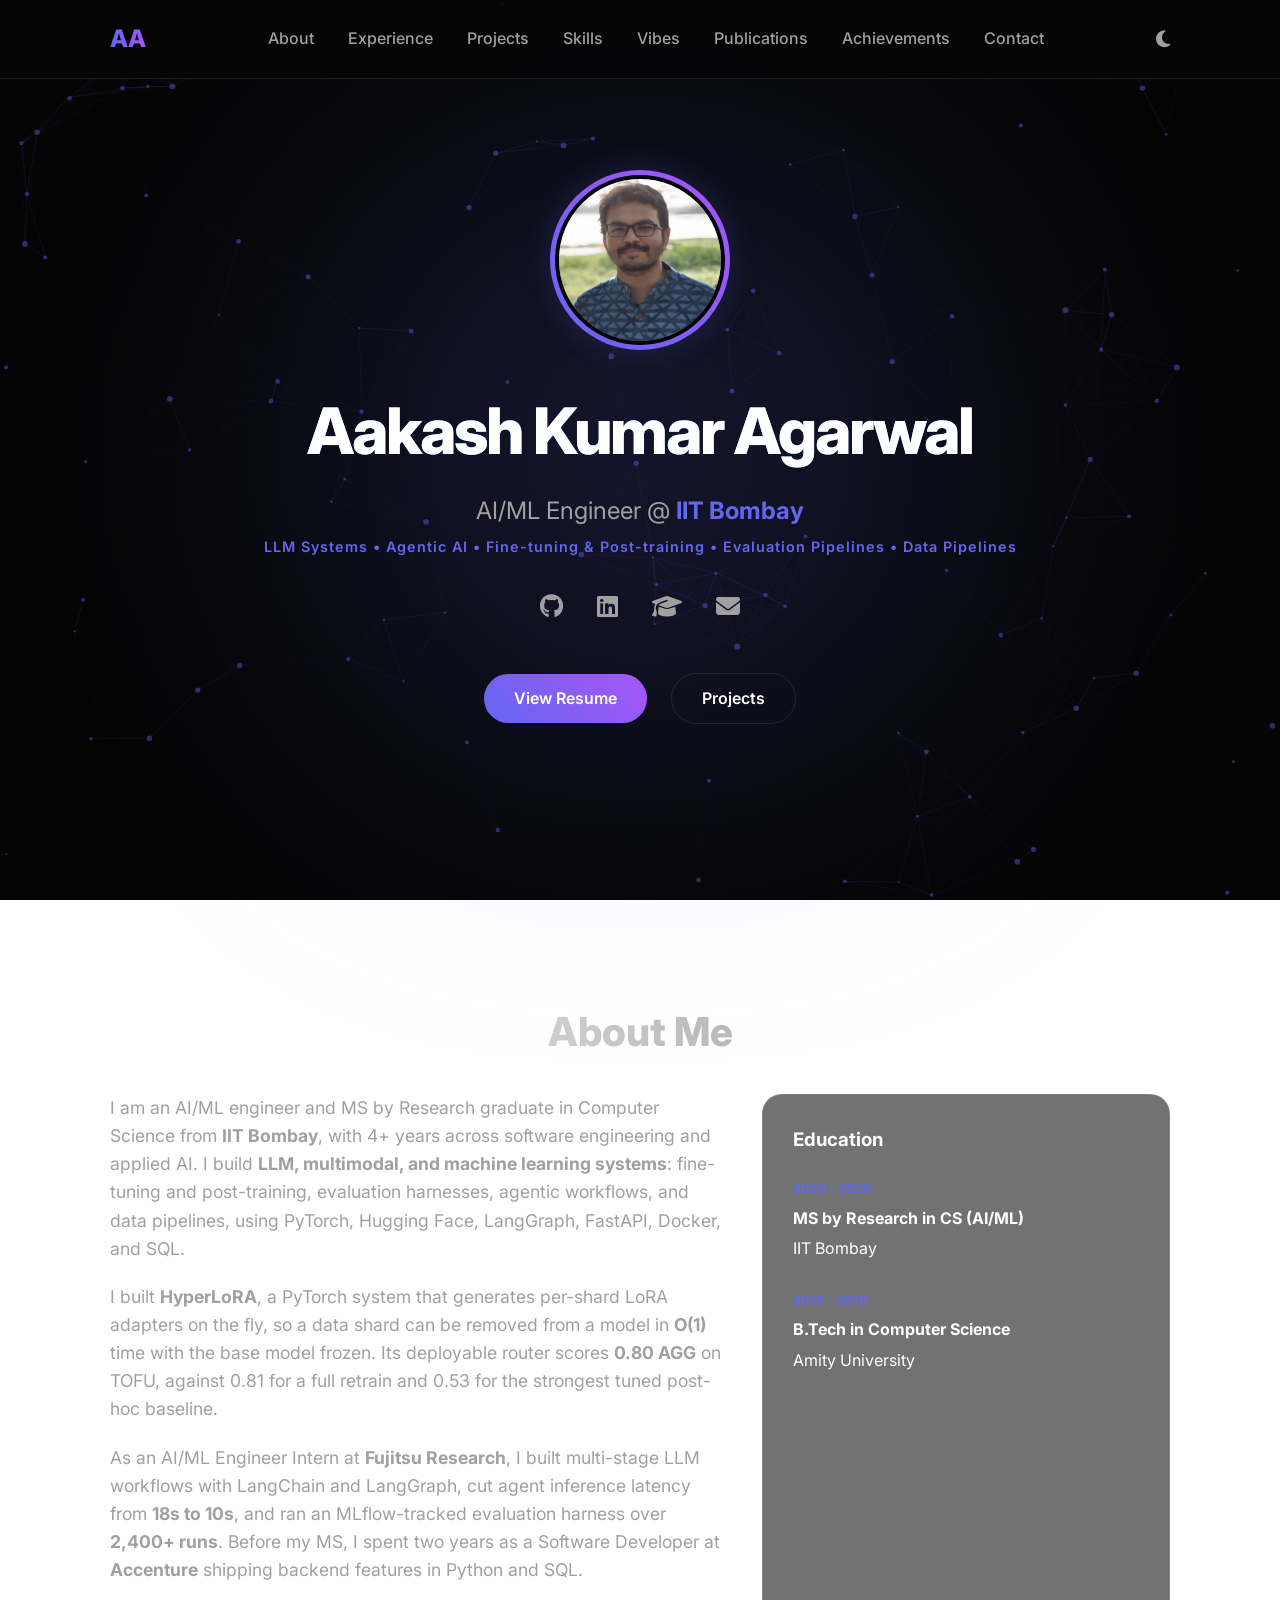
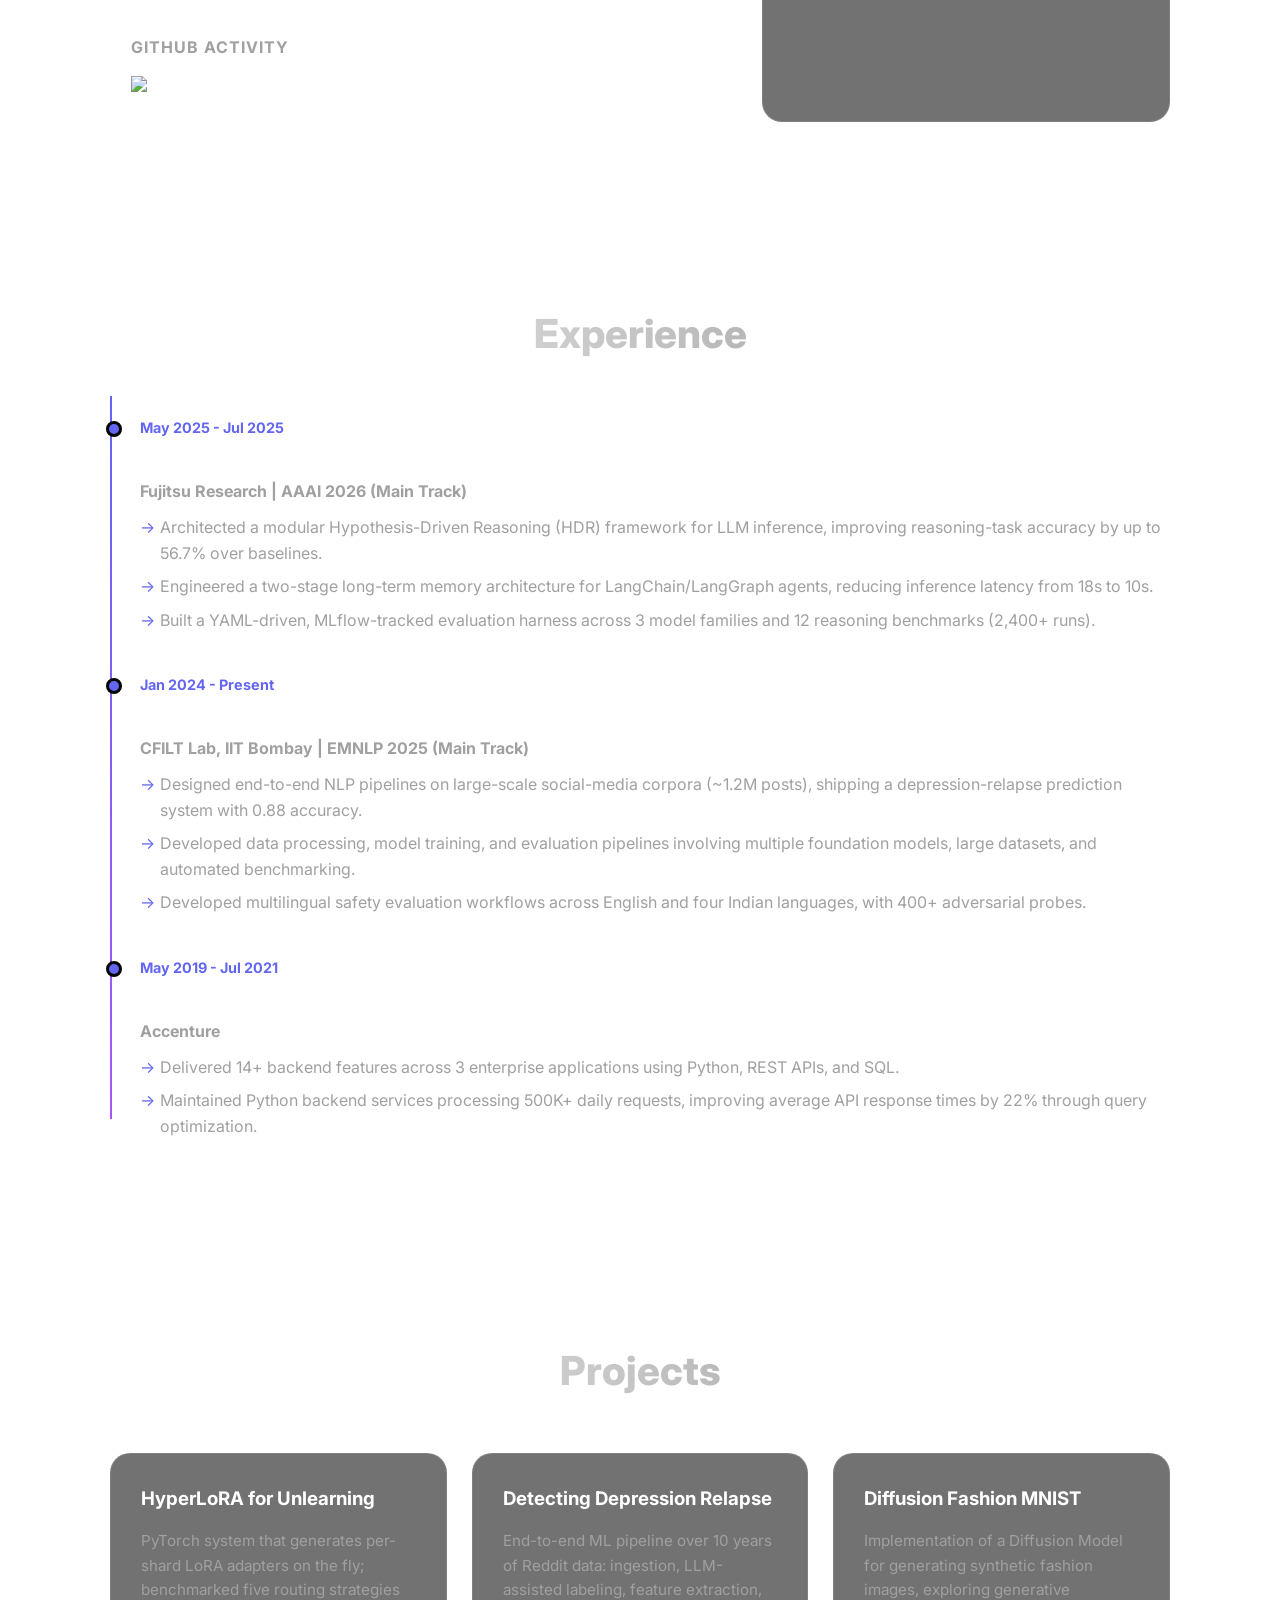
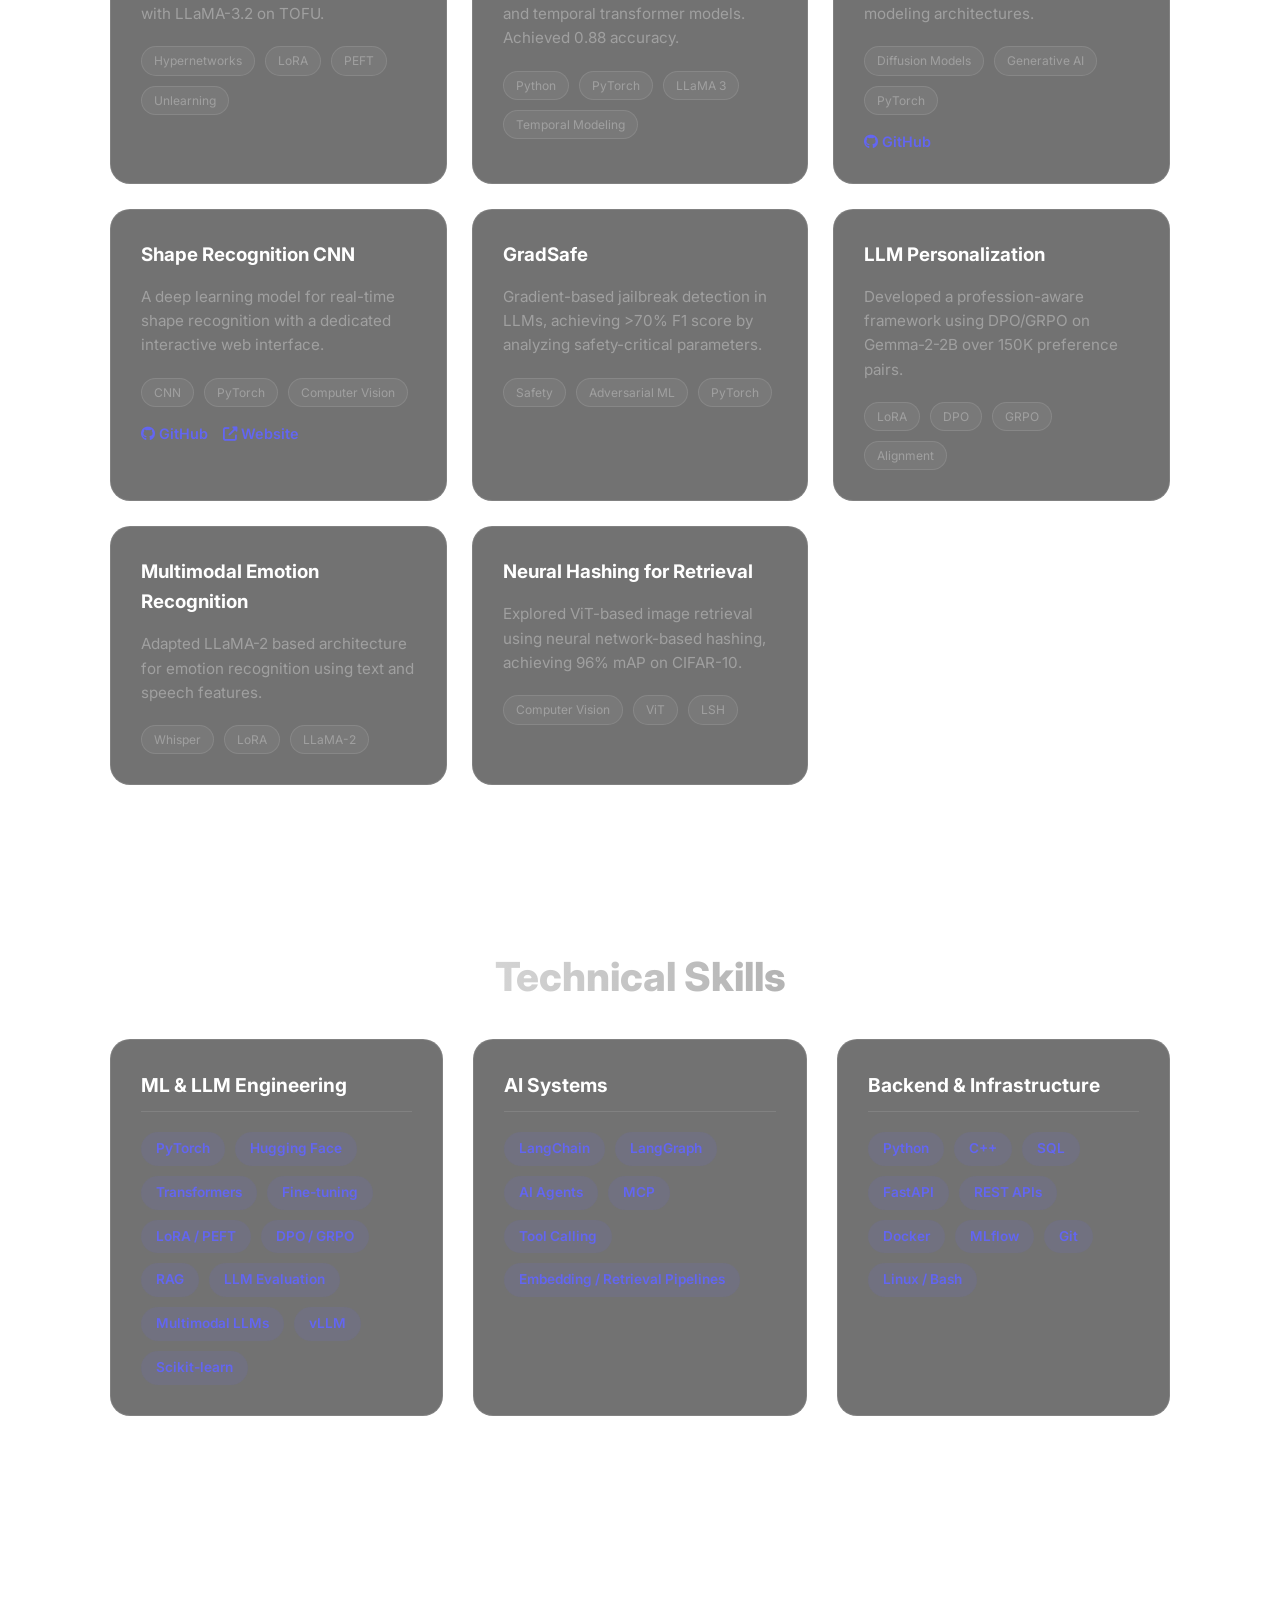
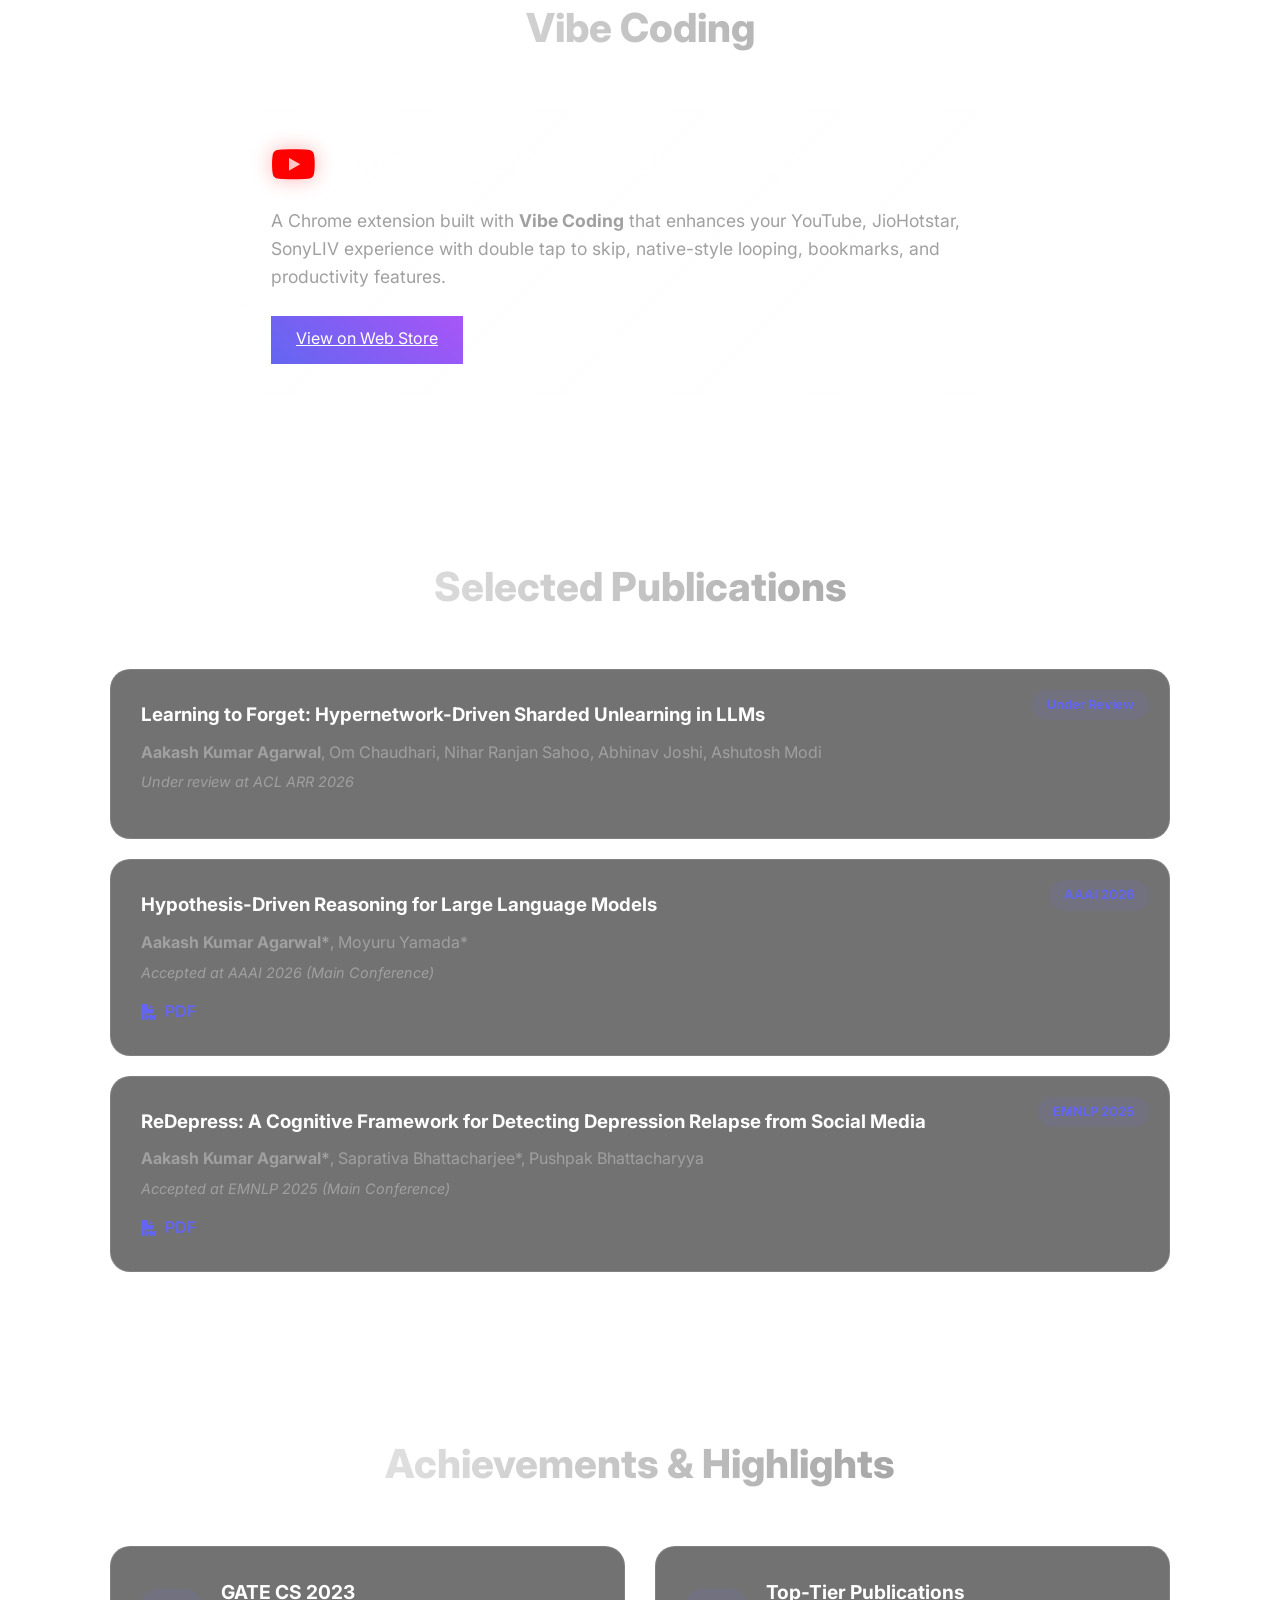
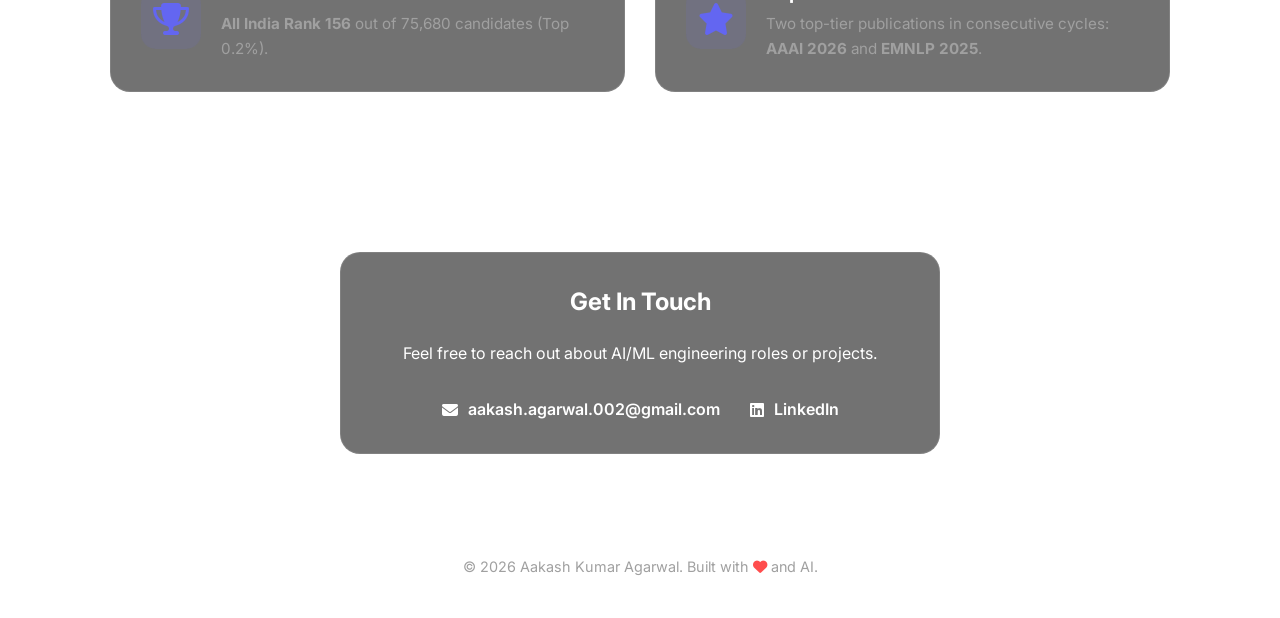
==== engineer/index.html @ a5e4bbe5 "Split site into separate AI Researcher and AI Engineer pages Add /research/ and /engineer/ pages, ea" ====
<!doctype html>

<html lang="en">
  <head>
    <meta charset="utf-8" />
    <meta content="width=device-width, initial-scale=1.0" name="viewport" />
    <title>Aakash Kumar Agarwal | AI/ML Engineer</title>
    <meta
      content="Aakash Kumar Agarwal, AI/ML Engineer building LLM systems, agentic workflows, post-training and evaluation pipelines. MS by Research, IIT Bombay."
      name="description"
    />
    <meta content="https://aakash-agarwal-002.github.io/engineer/" property="og:url" />
    <meta
      content="https://aakash-agarwal-002.github.io/assets/images/avatar.jpeg"
      property="og:image"
    />
    <meta
      content="Aakash Kumar Agarwal, AI/ML Engineer building LLM systems, agentic workflows, post-training and evaluation pipelines. MS by Research, IIT Bombay."
      property="og:description"
    />
    <meta content="Aakash Kumar Agarwal | AI/ML Engineer" property="og:title" />

    <link href="https://fonts.googleapis.com" rel="preconnect" />
    <link crossorigin="" href="https://fonts.gstatic.com" rel="preconnect" />
    <link
      href="https://fonts.googleapis.com/css2?family=Inter:wght@300;400;500;600;700;800&amp;display=swap"
      rel="stylesheet"
    />
    <link href="/style.css" rel="stylesheet" />
    <link
      href="https://cdnjs.cloudflare.com/ajax/libs/font-awesome/6.4.0/css/all.min.css"
      rel="stylesheet"
    />
  </head>
  <body>
    <div id="bg-solid"></div>
    <div class="glow-bg"></div>
    <canvas id="neural-bg"></canvas>
    <nav>
      <div class="nav-container">
        <a class="logo" href="#">AA</a>
        <div class="nav-links">
          <a href="#about">About</a>
          <a href="#experience">Experience</a>
          <a href="#projects">Projects</a>
          <a href="#skills">Skills</a>
          <a href="#vibes">Vibes</a>
          <a href="#publications">Publications</a>
          <a href="#achievements">Achievements</a>
          <a href="#contact">Contact</a>
        </div>
        <div class="theme-toggle" id="theme-toggle">
          <i class="fas fa-moon"></i>
        </div>
        <div class="mobile-menu-btn"><i class="fas fa-bars"></i></div>
      </div>
    </nav>
    <main>
      <section id="hero" style="background: transparent">
        <div class="hero-content">
          <div class="profile-frame">
            <img alt="Aakash Kumar Agarwal" class="profile-img" src="/assets/images/avatar.jpeg" />
          </div>
          <h1 class="glitch-text" data-text="Aakash Kumar Agarwal">Aakash Kumar Agarwal</h1>

          <p class="tagline">AI/ML Engineer @ <span class="highlight">IIT Bombay</span></p>

          <p class="topics">
            LLM Systems • Agentic AI • Fine-tuning &amp; Post-training • Evaluation Pipelines • Data
            Pipelines
          </p>
          <div class="social-links">
            <a href="https://github.com/aakash-agarwal-002" target="_blank" title="GitHub"
              ><i class="fab fa-github"></i
            ></a>
            <a href="https://www.linkedin.com/in/aakash-agarwal-/" target="_blank" title="LinkedIn"
              ><i class="fab fa-linkedin"></i
            ></a>
            <a
              href="https://scholar.google.com/citations?user=e2ImDVUAAAAJ&amp;hl=en"
              target="_blank"
              title="Google Scholar"
              ><i class="fas fa-graduation-cap"></i
            ></a>
            <a href="mailto:aakash.agarwal.002@gmail.com" title="Email"
              ><i class="fas fa-envelope"></i
            ></a>
          </div>
          <div class="cta-buttons">
            <a class="btn primary" href="/resumes/resume_aakash_ai_engineer.pdf" target="_blank"
              >View Resume</a
            >

            <a class="btn secondary" href="#projects">Projects</a>
          </div>
        </div>
      </section>
      <section class="container" id="about">
        <h2 class="section-title">About Me</h2>
        <div class="about-grid">
          <div class="about-text">
            <div>
              <p>
                I am an AI/ML engineer and MS by Research graduate in Computer Science from
                <b>IIT Bombay</b>, with 4+ years across software engineering and applied AI. I build
                <b>LLM, multimodal, and machine learning systems</b>: fine-tuning and post-training,
                evaluation harnesses, agentic workflows, and data pipelines, using PyTorch, Hugging
                Face, LangGraph, FastAPI, Docker, and SQL.
              </p>
              <p>
                I built <b>HyperLoRA</b>, a PyTorch system that generates per-shard LoRA adapters on
                the fly, so a data shard can be removed from a model in <b>O(1)</b> time with the
                base model frozen. Its deployable router scores <b>0.80 AGG</b> on TOFU, against
                0.81 for a full retrain and 0.53 for the strongest tuned post-hoc baseline.
              </p>
              <p>
                As an AI/ML Engineer Intern at <b>Fujitsu Research</b>, I built multi-stage LLM
                workflows with LangChain and LangGraph, cut agent inference latency from
                <b>18s to 10s</b>, and ran an MLflow-tracked evaluation harness over
                <b>2,400+ runs</b>. Before my MS, I spent two years as a Software Developer at
                <b>Accenture</b> shipping backend features in Python and SQL.
              </p>
            </div>
            <div class="github-activity">
              <h3>GitHub Activity</h3>
              <img
                alt="Aakash's Github Chart"
                class="gh-chart"
                src="https://ghchart.rshah.org/6366f1/aakash-agarwal-002"
              />
            </div>
          </div>
          <div class="education-card">
            <h3>Education</h3>
            <div class="edu-item">
              <span class="year">2023 - 2026</span>
              <h4>MS by Research in CS (AI/ML)</h4>
              <p>IIT Bombay</p>
            </div>
            <div class="edu-item">
              <span class="year">2015 - 2019</span>
              <h4>B.Tech in Computer Science</h4>
              <p>Amity University</p>
            </div>
          </div>
        </div>
      </section>
      <section class="container" id="experience">
        <h2 class="section-title">Experience</h2>
        <div class="timeline">
          <div class="timeline-item">
            <div class="time">May 2025 - Jul 2025</div>
            <div class="content">
              <h3>AI/ML Engineer Intern</h3>
              <h4>Fujitsu Research | AAAI 2026 (Main Track)</h4>
              <ul>
                <li>
                  Architected a modular Hypothesis-Driven Reasoning (HDR) framework for LLM
                  inference, improving reasoning-task accuracy by up to 56.7% over baselines.
                </li>
                <li>
                  Engineered a two-stage long-term memory architecture for LangChain/LangGraph
                  agents, reducing inference latency from 18s to 10s.
                </li>
                <li>
                  Built a YAML-driven, MLflow-tracked evaluation harness across 3 model families and
                  12 reasoning benchmarks (2,400+ runs).
                </li>
              </ul>
            </div>
          </div>
          <div class="timeline-item">
            <div class="time">Jan 2024 - Present</div>
            <div class="content">
              <h3>AI/ML Engineer</h3>
              <h4>CFILT Lab, IIT Bombay | EMNLP 2025 (Main Track)</h4>
              <ul>
                <li>
                  Designed end-to-end NLP pipelines on large-scale social-media corpora (~1.2M
                  posts), shipping a depression-relapse prediction system with 0.88 accuracy.
                </li>

                <li>
                  Developed data processing, model training, and evaluation pipelines involving
                  multiple foundation models, large datasets, and automated benchmarking.
                </li>
                <li>
                  Developed multilingual safety evaluation workflows across English and four Indian
                  languages, with 400+ adversarial probes.
                </li>
              </ul>
            </div>
          </div>
          <div class="timeline-item">
            <div class="time">May 2019 - Jul 2021</div>
            <div class="content">
              <h3>Software Developer</h3>
              <h4>Accenture</h4>
              <ul>
                <li>
                  Delivered 14+ backend features across 3 enterprise applications using Python, REST
                  APIs, and SQL.
                </li>
                <li>
                  Maintained Python backend services processing 500K+ daily requests, improving
                  average API response times by 22% through query optimization.
                </li>
              </ul>
            </div>
          </div>
        </div>
      </section>
      <section class="container" id="projects">
        <h2 class="section-title">Projects</h2>

        <div class="project-grid">
          <div class="project-card glass">
            <h3>HyperLoRA for Unlearning</h3>

            <p>
              PyTorch system that generates per-shard LoRA adapters on the fly; benchmarked five
              routing strategies with LLaMA-3.2 on TOFU.
            </p>
            <div class="tags">
              <span>Hypernetworks</span><span>LoRA</span><span>PEFT</span><span>Unlearning</span>
            </div>
          </div>
          <div class="project-card glass">
            <h3>Detecting Depression Relapse</h3>

            <p>
              End-to-end ML pipeline over 10 years of Reddit data: ingestion, LLM-assisted labeling,
              feature extraction, and temporal transformer models. Achieved 0.88 accuracy.
            </p>
            <div class="tags">
              <span>Python</span><span>PyTorch</span><span>LLaMA 3</span
              ><span>Temporal Modeling</span>
            </div>
          </div>
          <div class="project-card glass">
            <h3>Diffusion Fashion MNIST</h3>
            <p>
              Implementation of a Diffusion Model for generating synthetic fashion images, exploring
              generative modeling architectures.
            </p>
            <div class="tags">
              <span>Diffusion Models</span><span>Generative AI</span><span>PyTorch</span>
            </div>
            <div class="project-links">
              <a
                href="https://github.com/aakash-agarwal-002/diffusion-fashion-mnist"
                target="_blank"
                ><i class="fab fa-github"></i> GitHub</a
              >
            </div>
          </div>
          <div class="project-card glass">
            <h3>Shape Recognition CNN</h3>
            <p>
              A deep learning model for real-time shape recognition with a dedicated interactive web
              interface.
            </p>
            <div class="tags"><span>CNN</span><span>PyTorch</span><span>Computer Vision</span></div>
            <div class="project-links">
              <a href="https://github.com/aakash-agarwal-002/shape-recognition-cnn" target="_blank"
                ><i class="fab fa-github"></i> GitHub</a
              >
              <a href="https://aakash-agarwal-002.github.io/shape-recognition-cnn/" target="_blank"
                ><i class="fas fa-external-link-alt"></i> Website</a
              >
            </div>
          </div>
          <div class="project-card glass">
            <h3>GradSafe</h3>
            <p>
              Gradient-based jailbreak detection in LLMs, achieving &gt;70% F1 score by analyzing
              safety-critical parameters.
            </p>
            <div class="tags">
              <span>Safety</span><span>Adversarial ML</span><span>PyTorch</span>
            </div>
          </div>
          <div class="project-card glass">
            <h3>LLM Personalization</h3>
            <p>
              Developed a profession-aware framework using DPO/GRPO on Gemma-2-2B over 150K
              preference pairs.
            </p>
            <div class="tags">
              <span>LoRA</span><span>DPO</span><span>GRPO</span><span>Alignment</span>
            </div>
          </div>
          <div class="project-card glass">
            <h3>Multimodal Emotion Recognition</h3>
            <p>
              Adapted LLaMA-2 based architecture for emotion recognition using text and speech
              features.
            </p>
            <div class="tags"><span>Whisper</span><span>LoRA</span><span>LLaMA-2</span></div>
          </div>
          <div class="project-card glass">
            <h3>Neural Hashing for Retrieval</h3>
            <p>
              Explored ViT-based image retrieval using neural network-based hashing, achieving 96%
              mAP on CIFAR-10.
            </p>
            <div class="tags"><span>Computer Vision</span><span>ViT</span><span>LSH</span></div>
          </div>
        </div>
      </section>
      <section class="container" id="skills">
        <h2 class="section-title">Technical Skills</h2>

        <div class="skills-container">
          <div class="skill-category">
            <h3>ML &amp; LLM Engineering</h3>
            <div class="skill-tags">
              <span>PyTorch</span><span>Hugging Face</span><span>Transformers</span
              ><span>Fine-tuning</span><span>LoRA / PEFT</span><span>DPO / GRPO</span
              ><span>RAG</span><span>LLM Evaluation</span><span>Multimodal LLMs</span
              ><span>vLLM</span><span>Scikit-learn</span>
            </div>
          </div>
          <div class="skill-category">
            <h3>AI Systems</h3>
            <div class="skill-tags">
              <span>LangChain</span><span>LangGraph</span><span>AI Agents</span><span>MCP</span
              ><span>Tool Calling</span><span>Embedding / Retrieval Pipelines</span>
            </div>
          </div>
          <div class="skill-category">
            <h3>Backend &amp; Infrastructure</h3>
            <div class="skill-tags">
              <span>Python</span><span>C++</span><span>SQL</span><span>FastAPI</span
              ><span>REST APIs</span><span>Docker</span><span>MLflow</span><span>Git</span
              ><span>Linux / Bash</span>
            </div>
          </div>
        </div>
      </section>
      <section class="container" id="vibes">
        <h2 class="section-title">Vibe Coding</h2>
        <div class="vibe-grid">
          <div class="vibe-card glass featured">
            <div class="vibe-info">
              <div class="vibe-header">
                <i class="fab fa-youtube vibe-icon"></i>
                <h3>Supercharge YouTube, JioHotstar, SonyLIV</h3>
              </div>
              <p>
                A Chrome extension built with <b>Vibe Coding</b> that enhances your YouTube,
                JioHotstar, SonyLIV experience with double tap to skip, native-style looping,
                bookmarks, and productivity features.
              </p>
              <div class="vibe-links">
                <a
                  class="btn primary"
                  href="https://chromewebstore.google.com/detail/supercharge-youtube/afbpoggcamjpjhaofnedlcllkkokfkca?authuser=0&amp;hl=en"
                  target="_blank"
                  >View on Web Store</a
                >
                <a
                  class="btn secondary"
                  href="https://aakash-agarwal-002.github.io/supercharge_youtube_features/"
                  target="_blank"
                  >Product Website</a
                >
              </div>
            </div>
          </div>
        </div>
      </section>
      <section class="container" id="publications">
        <h2 class="section-title">Selected Publications</h2>
        <div class="pub-list">
          <div class="pub-card glass">
            <div class="pub-tag">Under Review</div>
            <h3>Learning to Forget: Hypernetwork-Driven Sharded Unlearning in LLMs</h3>
            <p class="authors">
              <b>Aakash Kumar Agarwal</b>, Om Chaudhari, Nihar Ranjan Sahoo, Abhinav Joshi, Ashutosh
              Modi
            </p>
            <p class="venue">Under review at ACL ARR 2026</p>
          </div>
          <div class="pub-card glass">
            <div class="pub-tag">AAAI 2026</div>
            <h3>Hypothesis-Driven Reasoning for Large Language Models</h3>
            <p class="authors"><b>Aakash Kumar Agarwal*</b>, Moyuru Yamada*</p>
            <p class="venue">Accepted at AAAI 2026 (Main Conference)</p>
            <div class="pub-links">
              <a href="/publications/2026.aaai-main.pdf" target="_blank"
                ><i class="fas fa-file-pdf"></i> PDF</a
              >
            </div>
          </div>
          <div class="pub-card glass">
            <div class="pub-tag">EMNLP 2025</div>
            <h3>
              ReDepress: A Cognitive Framework for Detecting Depression Relapse from Social Media
            </h3>
            <p class="authors">
              <b>Aakash Kumar Agarwal*</b>, Saprativa Bhattacharjee*, Pushpak Bhattacharyya
            </p>
            <p class="venue">Accepted at EMNLP 2025 (Main Conference)</p>
            <div class="pub-links">
              <a href="/publications/2025.emnlp-main.pdf" target="_blank"
                ><i class="fas fa-file-pdf"></i> PDF</a
              >
            </div>
          </div>
        </div>
      </section>
      <section class="container" id="achievements">
        <h2 class="section-title">Achievements &amp; Highlights</h2>
        <div class="achievements-grid">
          <div class="achievement-card glass">
            <div class="ach-icon"><i class="fas fa-trophy"></i></div>
            <div class="ach-info">
              <h3>GATE CS 2023</h3>
              <p><b>All India Rank 156</b> out of 75,680 candidates (Top 0.2%).</p>
            </div>
          </div>
          <div class="achievement-card glass">
            <div class="ach-icon"><i class="fas fa-star"></i></div>
            <div class="ach-info">
              <h3>Top-Tier Publications</h3>
              <p>
                Two top-tier publications in consecutive cycles: <b>AAAI 2026</b> and
                <b>EMNLP 2025</b>.
              </p>
            </div>
          </div>
        </div>
      </section>
      <section class="container" id="contact">
        <div class="contact-box glass">
          <h2>Get In Touch</h2>

          <p>Feel free to reach out about AI/ML engineering roles or projects.</p>
          <div class="contact-methods">
            <a href="mailto:aakash.agarwal.002@gmail.com"
              ><i class="fas fa-envelope"></i> aakash.agarwal.002@gmail.com</a
            >
            <a href="https://www.linkedin.com/in/aakash-agarwal-/"
              ><i class="fab fa-linkedin"></i> LinkedIn</a
            >
          </div>
        </div>
      </section>
    </main>
    <footer>
      <p>
        © 2026 Aakash Kumar Agarwal. Built with
        <i class="fas fa-heart"></i> and AI.
      </p>
    </footer>
    <script src="/script.js"></script>
  </body>
</html>
---- style.css ----
:root {
    --bg-color: #050505;
    --card-bg: rgba(20, 20, 20, 0.6);
    --text-primary: #ffffff;
    --text-secondary: #a0a0a0;
    --accent-primary: #6366f1;
    --accent-secondary: #a855f7;
    --nav-bg: rgba(5, 5, 5, 0.8);
    --border-color: rgba(255, 255, 255, 0.1);
    --glow: rgba(99, 102, 241, 0.2);
}

body.light-mode {
    --bg-color: #f8f9fa;
    --card-bg: rgba(255, 255, 255, 0.8);
    --text-primary: #1a1a1a;
    --text-secondary: #555555;
    --nav-bg: rgba(248, 249, 250, 0.8);
    --border-color: rgba(0, 0, 0, 0.1);
    --glow: rgba(99, 102, 241, 0.1);
}

* {
    margin: 0;
    padding: 0;
    box-sizing: border-box;
    scroll-behavior: smooth;
}

body {
    color: var(--text-primary);
    font-family: 'Inter', -apple-system, BlinkMacSystemFont, sans-serif;
    line-height: 1.6;
    overflow-x: hidden;
    background: none;
}

#bg-solid {
    position: fixed;
    top: 0;
    left: 0;
    width: 100%;
    height: 100%;
    background-color: var(--bg-color);
    z-index: -3;
    pointer-events: none;
}

.glow-bg {
    position: fixed;
    top: 0;
    left: 0;
    width: 100%;
    height: 100%;
    background: radial-gradient(circle at 50% 50%, var(--glow) 0%, transparent 70%);
    pointer-events: none;
    z-index: -2;
    filter: blur(100px);
}

#neural-bg {
    position: fixed;
    top: 0;
    left: 0;
    width: 100%;
    height: 100%;
    z-index: -1;
    opacity: 0.6;
    pointer-events: none;
}

.container {
    max-width: 1100px;
    margin: 0 auto;
    padding: 80px 20px;
}

/* Navigation */
nav {
    position: fixed;
    top: 0;
    width: 100%;
    background: var(--nav-bg);
    backdrop-filter: blur(10px);
    z-index: 1000;
    border-bottom: 1px solid var(--border-color);
}

.nav-container {
    max-width: 1100px;
    margin: 0 auto;
    padding: 20px;
    display: flex;
    justify-content: space-between;
    align-items: center;
}

.logo {
    font-size: 1.5rem;
    font-weight: 800;
    background: linear-gradient(to right, var(--accent-primary), var(--accent-secondary));
    -webkit-background-clip: text;
    -webkit-text-fill-color: transparent;
    text-decoration: none;
}

.nav-links a {
    color: var(--text-secondary);
    text-decoration: none;
    margin-left: 30px;
    font-weight: 500;
    transition: color 0.3s;
}

.nav-links a:hover {
    color: var(--text-primary);
}

.theme-toggle {
    margin-left: 20px;
    cursor: pointer;
    font-size: 1.2rem;
    color: var(--text-secondary);
    transition: color 0.3s, transform 0.3s;
}

.theme-toggle:hover {
    color: var(--accent-primary);
    transform: scale(1.1);
}

.mobile-menu-btn {
    display: none;
}

/* Hero Section */
#hero {
    height: 100vh;
    display: flex;
    justify-content: center;
    align-items: center;
    text-align: center;
    padding: 0 20px;
    background: transparent;
}

.profile-frame {
    width: 180px;
    height: 180px;
    margin: 0 auto 30px;
    border-radius: 50%;
    padding: 5px;
    background: linear-gradient(45deg, var(--accent-primary), var(--accent-secondary));
    box-shadow: 0 0 30px var(--glow);
    position: relative;
    overflow: hidden;
}

.profile-img {
    width: 100%;
    height: 100%;
    border-radius: 50%;
    object-fit: cover;
    border: 4px solid var(--bg-color);
    transition: transform 0.5s;
}

.profile-frame:hover .profile-img {
    transform: scale(1.1);
}

h1 {
    font-size: 4rem;
    font-weight: 800;
    margin-bottom: 10px;
    letter-spacing: -2px;
    position: relative;
}

.glitch-text {
    position: relative;
    display: inline-block;
}

.glitch-text::before,
.glitch-text::after {
    content: attr(data-text);
    position: absolute;
    top: 0;
    left: 0;
    width: 100%;
    height: 100%;
    opacity: 0.8;
}

.glitch-text::before {
    color: #0ff;
    z-index: -1;
    animation: glitch 0.3s cubic-bezier(0.25, 0.46, 0.45, 0.94) both infinite;
}

.glitch-text::after {
    color: #f0f;
    z-index: -2;
    animation: glitch 0.3s cubic-bezier(0.25, 0.46, 0.45, 0.94) reverse both infinite;
}

@keyframes glitch {
    0% { transform: translate(0); }
    20% { transform: translate(-2px, 2px); }
    40% { transform: translate(-2px, -2px); }
    60% { transform: translate(2px, 2px); }
    80% { transform: translate(2px, -2px); }
    100% { transform: translate(0); }
}

/* Remove animation from h1 during hover to make it readable */
.glitch-text:hover::before,
.glitch-text:hover::after {
    display: none;
}

.tagline {
    font-size: 1.5rem;
    color: var(--text-secondary);
    margin-bottom: 5px;
}

.highlight {
    color: var(--accent-primary);
    font-weight: 700;
}

.sub-tagline {
    color: var(--text-secondary);
    font-size: 1.1rem;
    margin-bottom: 5px;
}

.topics {
    color: var(--accent-primary);
    font-size: 0.9rem;
    font-weight: 600;
    margin-bottom: 30px;
    letter-spacing: 1px;
}

.social-links {
    margin-bottom: 40px;
}

.social-links a {
    font-size: 1.5rem;
    color: var(--text-secondary);
    margin: 0 15px;
    transition: color 0.3s, transform 0.3s;
    display: inline-block;
}

.social-links a:hover {
    color: var(--accent-primary);
    transform: translateY(-5px);
}

.cta-buttons .btn {
    padding: 12px 30px;
    border-radius: 50px;
    text-decoration: none;
    font-weight: 600;
    margin: 6px 10px;
    transition: all 0.3s;
    display: inline-block;
}

.btn.primary {
    background: linear-gradient(45deg, var(--accent-primary), var(--accent-secondary));
    color: white;
}

.btn.secondary {
    border: 1px solid var(--border-color);
    color: var(--text-primary);
}

.btn:hover {
    transform: scale(1.05);
    box-shadow: 0 10px 20px rgba(0,0,0,0.3);
}

/* Sections General */
.section-title {
    font-size: 2.5rem;
    font-weight: 800;
    margin-bottom: 50px;
    text-align: center;
    background: linear-gradient(to right, #fff, #888);
    -webkit-background-clip: text;
    -webkit-text-fill-color: transparent;
}

.glass {
    background: var(--card-bg);
    backdrop-filter: blur(12px);
    -webkit-backdrop-filter: blur(12px);
    border: 1px solid var(--border-color);
    border-radius: 20px;
    padding: 30px;
    transition: transform 0.3s ease, border-color 0.3s, box-shadow 0.3s;
}

.glass:hover {
    border-color: var(--accent-primary);
    transform: translateY(-5px);
    box-shadow: 0 15px 35px rgba(0, 0, 0, 0.4), 
                0 0 20px rgba(99, 102, 241, 0.2);
}

/* About Grid */
.about-grid {
    display: grid;
    grid-template-columns: 1.5fr 1fr;
    gap: 40px;
}

.about-text p {
    margin-bottom: 20px;
    font-size: 1.1rem;
    color: var(--text-secondary);
}

.education-card {
    background: var(--card-bg);
    padding: 30px;
    border-radius: 20px;
    border: 1px solid var(--border-color);
}

.edu-item {
    margin-bottom: 25px;
}

.edu-item .year {
    font-size: 0.8rem;
    color: var(--accent-primary);
    font-weight: 700;
    text-transform: uppercase;
}

.edu-item h4 {
    margin: 5px 0;
}

.github-activity {
    margin-top: 30px;
    background: rgba(255, 255, 255, 0.03);
    padding: 20px;
    border-radius: 15px;
    border: 1px solid var(--border-color);
}

.github-activity h3 {
    font-size: 1rem;
    color: var(--text-secondary);
    margin-bottom: 15px;
    text-transform: uppercase;
    letter-spacing: 1px;
}

.gh-chart {
    width: 100%;
}

/* Publications */
.pub-list {
    display: flex;
    flex-direction: column;
    gap: 20px;
}

.pub-card {
    position: relative;
}

.pub-tag {
    position: absolute;
    top: 20px;
    right: 20px;
    background: rgba(99, 102, 241, 0.1);
    color: var(--accent-primary);
    padding: 5px 15px;
    border-radius: 50px;
    font-size: 0.8rem;
    font-weight: 700;
}

.pub-card h3 {
    margin-bottom: 10px;
    max-width: 80%;
}

.authors {
    color: var(--text-secondary);
    margin-bottom: 5px;
}

.venue {
    font-style: italic;
    color: var(--text-secondary);
    font-size: 0.9rem;
    margin-bottom: 15px;
}

.pub-links a {
    color: var(--accent-primary);
    text-decoration: none;
    font-weight: 600;
    display: flex;
    align-items: center;
    gap: 8px;
}

/* Timeline */
.timeline {
    position: relative;
    padding-left: 30px;
}

.timeline::before {
    content: '';
    position: absolute;
    left: 0;
    top: 0;
    height: 100%;
    width: 2px;
    background: linear-gradient(to bottom, var(--accent-primary), var(--accent-secondary));
}

.timeline-item {
    margin-bottom: 40px;
    position: relative;
}

.timeline-item::before {
    content: '';
    position: absolute;
    left: -34px;
    top: 5px;
    width: 10px;
    height: 10px;
    border-radius: 50%;
    background: var(--accent-primary);
    border: 3px solid var(--bg-color);
}

.timeline-item .time {
    font-size: 0.9rem;
    color: var(--accent-primary);
    font-weight: 700;
    margin-bottom: 5px;
}

.timeline-item h3 {
    margin-bottom: 5px;
}

.timeline-item h4 {
    color: var(--text-secondary);
    margin-bottom: 10px;
}

.timeline-item ul {
    list-style: none;
    color: var(--text-secondary);
}

.timeline-item ul li {
    margin-bottom: 8px;
    position: relative;
    padding-left: 20px;
}

.timeline-item ul li::before {
    content: '→';
    position: absolute;
    left: 0;
    color: var(--accent-primary);
}

/* Projects */
.project-grid {
    display: grid;
    grid-template-columns: repeat(auto-fit, minmax(300px, 1fr));
    gap: 25px;
}

.project-card h3 {
    margin-bottom: 15px;
}

.project-links {
    margin-top: 15px;
    display: flex;
    gap: 15px;
}

.project-links a {
    color: var(--accent-primary);
    text-decoration: none;
    font-weight: 600;
    font-size: 0.9rem;
    transition: color 0.3s;
}

.project-links a:hover {
    color: var(--accent-secondary);
}

.project-card p {
    color: var(--text-secondary);
    font-size: 0.95rem;
    margin-bottom: 20px;
}

.tags {
    display: flex;
    flex-wrap: wrap;
    gap: 10px;
}

.tags span {
    background: rgba(255, 255, 255, 0.05);
    padding: 4px 12px;
    border-radius: 50px;
    font-size: 0.75rem;
    color: var(--text-secondary);
    border: 1px solid var(--border-color);
}

/* Skills */
.skills-container {
    display: grid;
    grid-template-columns: repeat(auto-fit, minmax(250px, 1fr));
    gap: 30px;
}

.skill-category {
    background: var(--card-bg);
    padding: 30px;
    border-radius: 20px;
    border: 1px solid var(--border-color);
}

.skill-category h3 {
    margin-bottom: 20px;
    font-size: 1.2rem;
    border-bottom: 1px solid var(--border-color);
    padding-bottom: 10px;
}

.skill-tags {
    display: flex;
    flex-wrap: wrap;
    gap: 10px;
}

.skill-tags span {
    background: rgba(99, 102, 241, 0.1);
    color: var(--accent-primary);
    padding: 6px 15px;
    border-radius: 50px;
    font-size: 0.85rem;
    font-weight: 600;
}

/* Achievements */
.achievements-grid {
    display: grid;
    grid-template-columns: repeat(auto-fit, minmax(300px, 1fr));
    gap: 30px;
}

.achievement-card {
    display: flex;
    align-items: center;
    gap: 20px;
}

.ach-icon {
    font-size: 2rem;
    color: var(--accent-primary);
    background: rgba(99, 102, 241, 0.1);
    width: 60px;
    height: 60px;
    display: flex;
    align-items: center;
    justify-content: center;
    border-radius: 15px;
    flex-shrink: 0;
}

.ach-info h3 {
    font-size: 1.2rem;
    margin-bottom: 5px;
}

.ach-info p {
    color: var(--text-secondary);
    font-size: 0.95rem;
}

/* Vibe Coding */
.vibe-grid {
    display: flex;
    justify-content: center;
}

.vibe-card {
    max-width: 800px;
    width: 100%;
    display: flex;
    gap: 30px;
    align-items: center;
    border: 1px solid rgba(255, 255, 255, 0.1);
    background: linear-gradient(135deg, rgba(255, 255, 255, 0.05) 0%, rgba(255, 255, 255, 0.02) 100%);
}

.vibe-header {
    display: flex;
    align-items: center;
    gap: 15px;
    margin-bottom: 20px;
}

.vibe-icon {
    font-size: 2.5rem;
    color: #ff0000; /* YouTube Red */
    text-shadow: 0 0 20px rgba(255, 0, 0, 0.3);
}

.vibe-info h3 {
    font-size: 1.8rem;
    margin: 0;
}

.vibe-info p {
    font-size: 1.1rem;
    color: var(--text-secondary);
    margin-bottom: 25px;
}

.vibe-links {
    display: flex;
    gap: 15px;
    flex-wrap: wrap;
}

.vibe-links .btn {
    padding: 10px 25px;
}

/* Contact */
.contact-box {
    text-align: center;
    max-width: 600px;
    margin: 0 auto;
}

.contact-box h2 {
    margin-bottom: 20px;
}

.contact-methods {
    display: flex;
    justify-content: center;
    gap: 30px;
    margin-top: 30px;
}

.contact-methods a {
    color: var(--text-primary);
    text-decoration: none;
    display: flex;
    align-items: center;
    gap: 10px;
    font-weight: 600;
    transition: color 0.3s;
}

.contact-methods a:hover {
    color: var(--accent-primary);
}

/* Footer */
footer {
    text-align: center;
    padding: 40px;
    border-top: 1px solid var(--border-color);
    color: var(--text-secondary);
    font-size: 0.9rem;
}

footer i {
    color: #ff4d4d;
}

/* Responsive */
@media (max-width: 768px) {
    h1 { font-size: 2.5rem; }
    .about-grid { grid-template-columns: 1fr; }
    .nav-links { 
        display: none; 
        position: absolute;
        top: 100%;
        left: 0;
        width: 100%;
        background: var(--nav-bg);
        flex-direction: column;
        padding: 20px;
        text-align: center;
        border-bottom: 1px solid var(--border-color);
    }
    .nav-links.active {
        display: flex;
    }
    .nav-links a {
        margin: 10px 0;
    }
    .mobile-menu-btn {
        display: block;
        font-size: 1.5rem;
        cursor: pointer;
    }
    .theme-toggle {
        margin-left: auto;
        margin-right: 20px;
    }
    .vibe-card {
        flex-direction: column;
        text-align: center;
        padding: 40px 20px;
    }
    .vibe-header {
        justify-content: center;
    }
    .vibe-links {
        justify-content: center;
    }
    .hero-content { padding: 0 10px; }
}
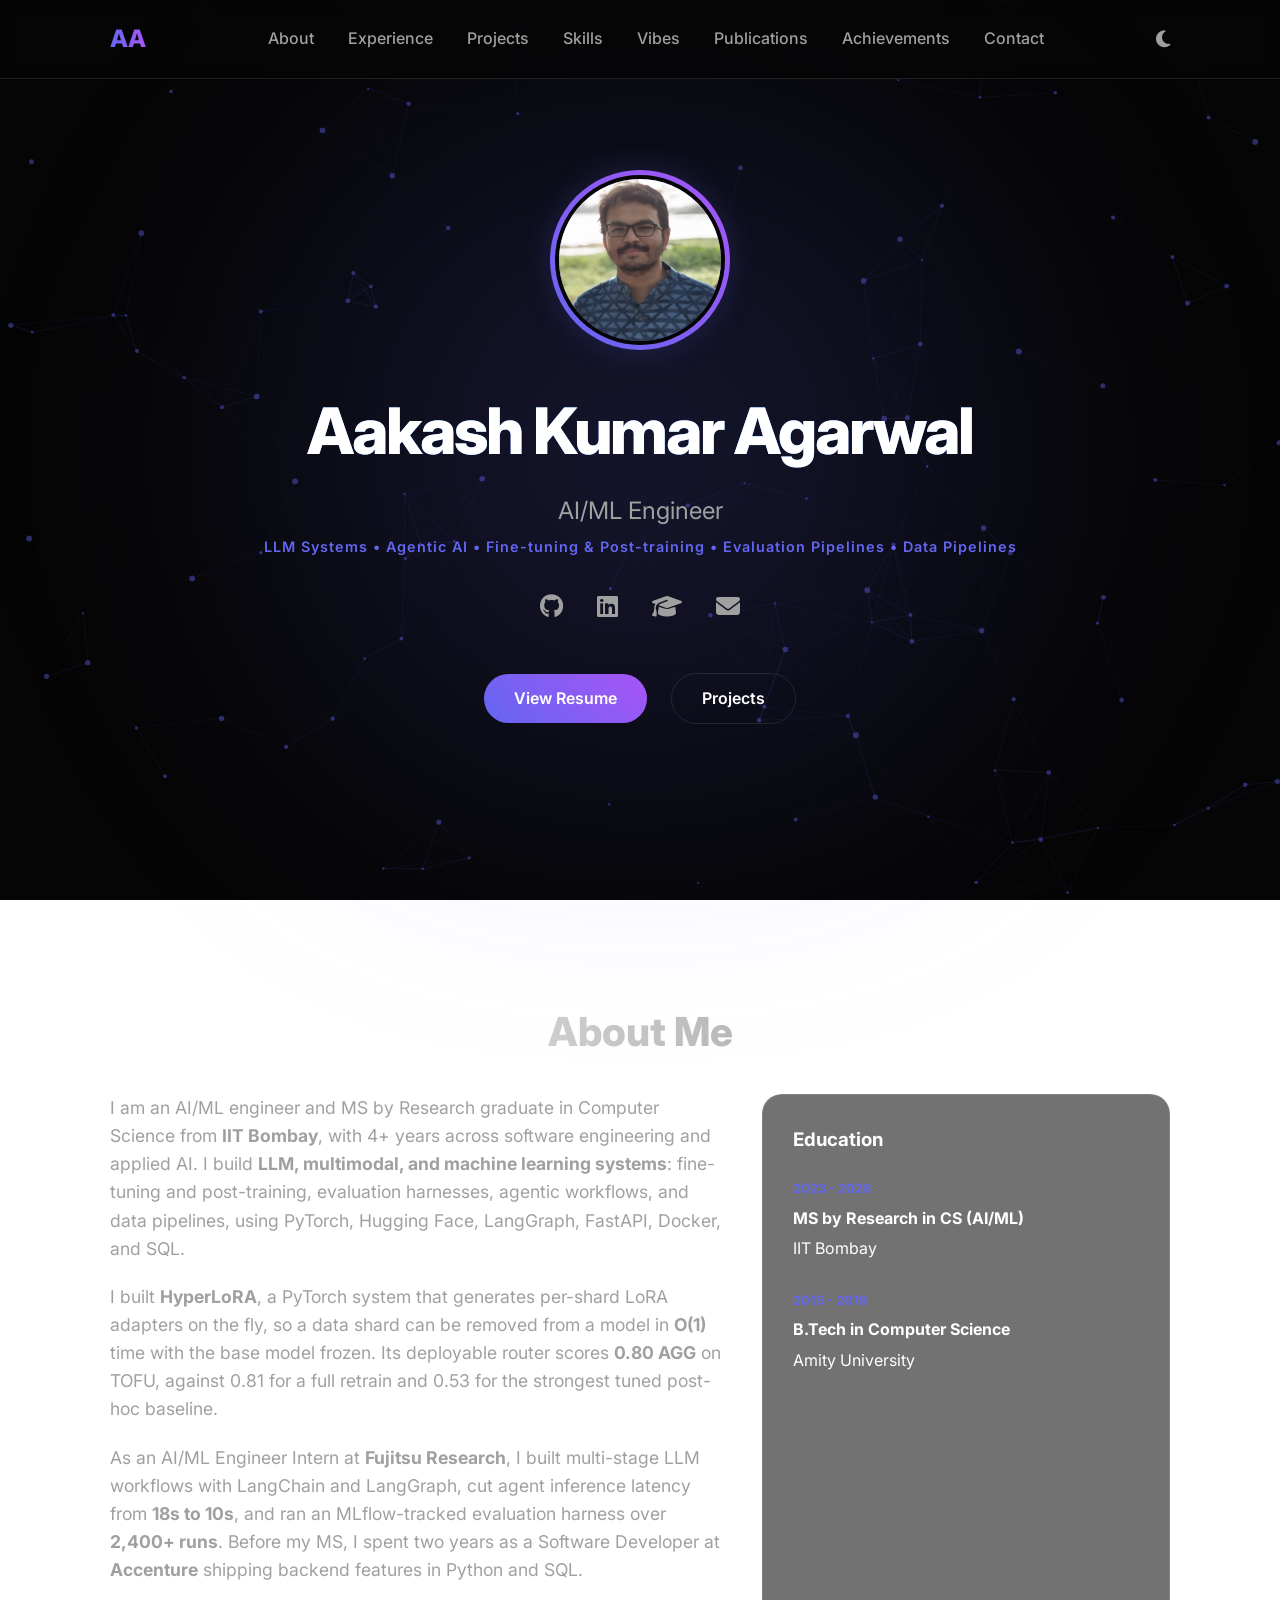
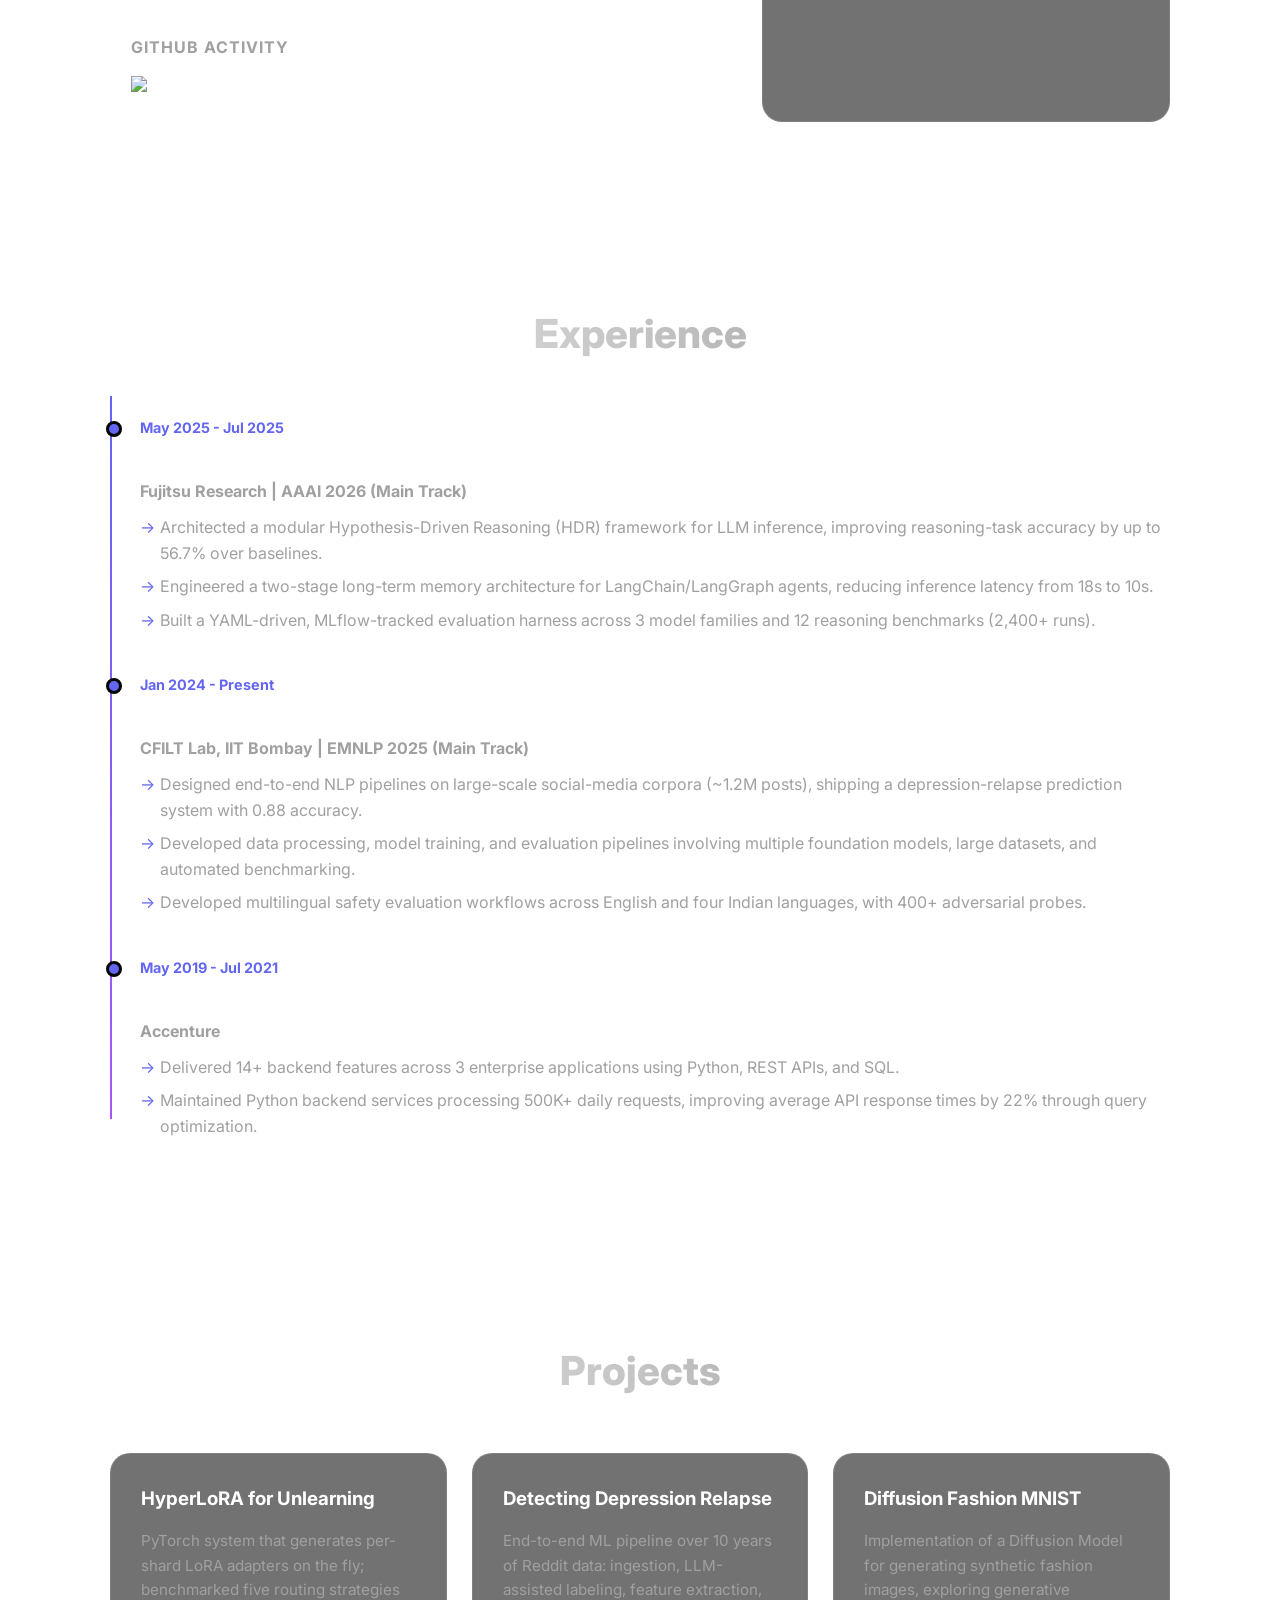
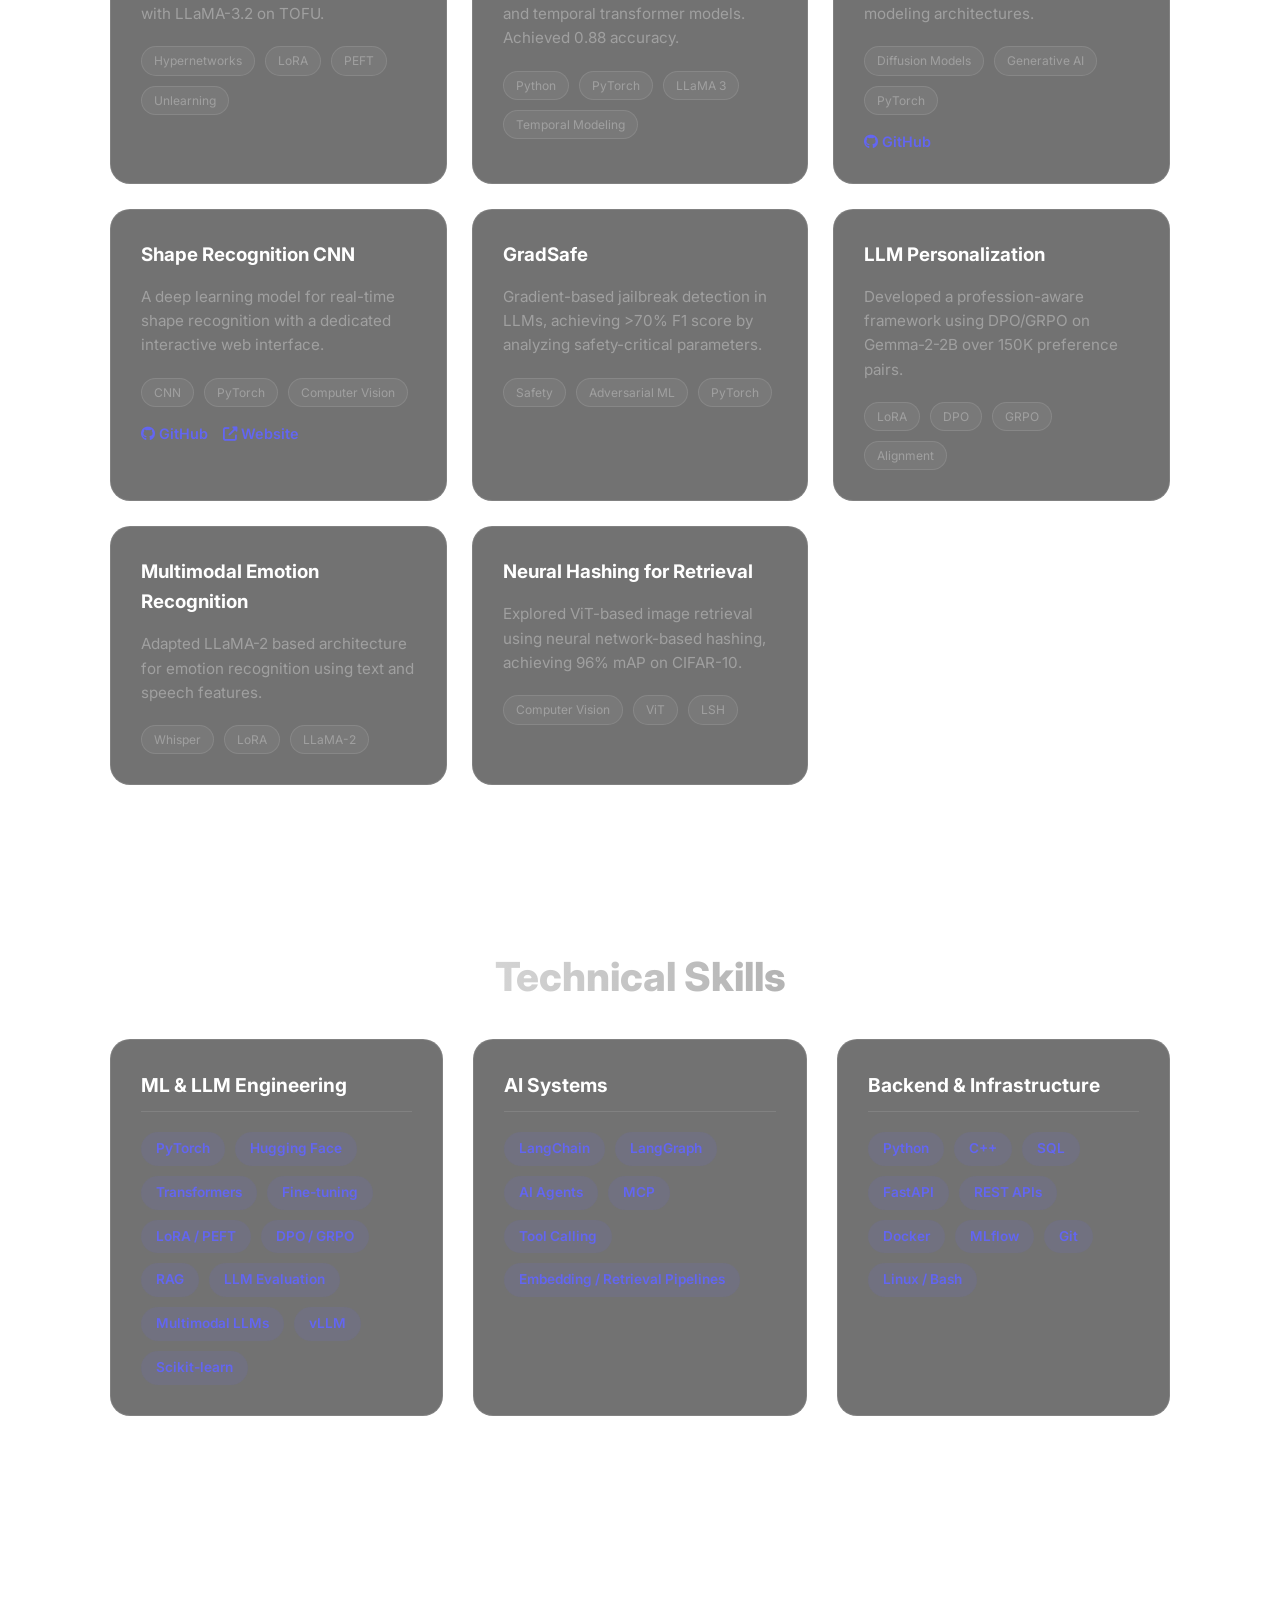
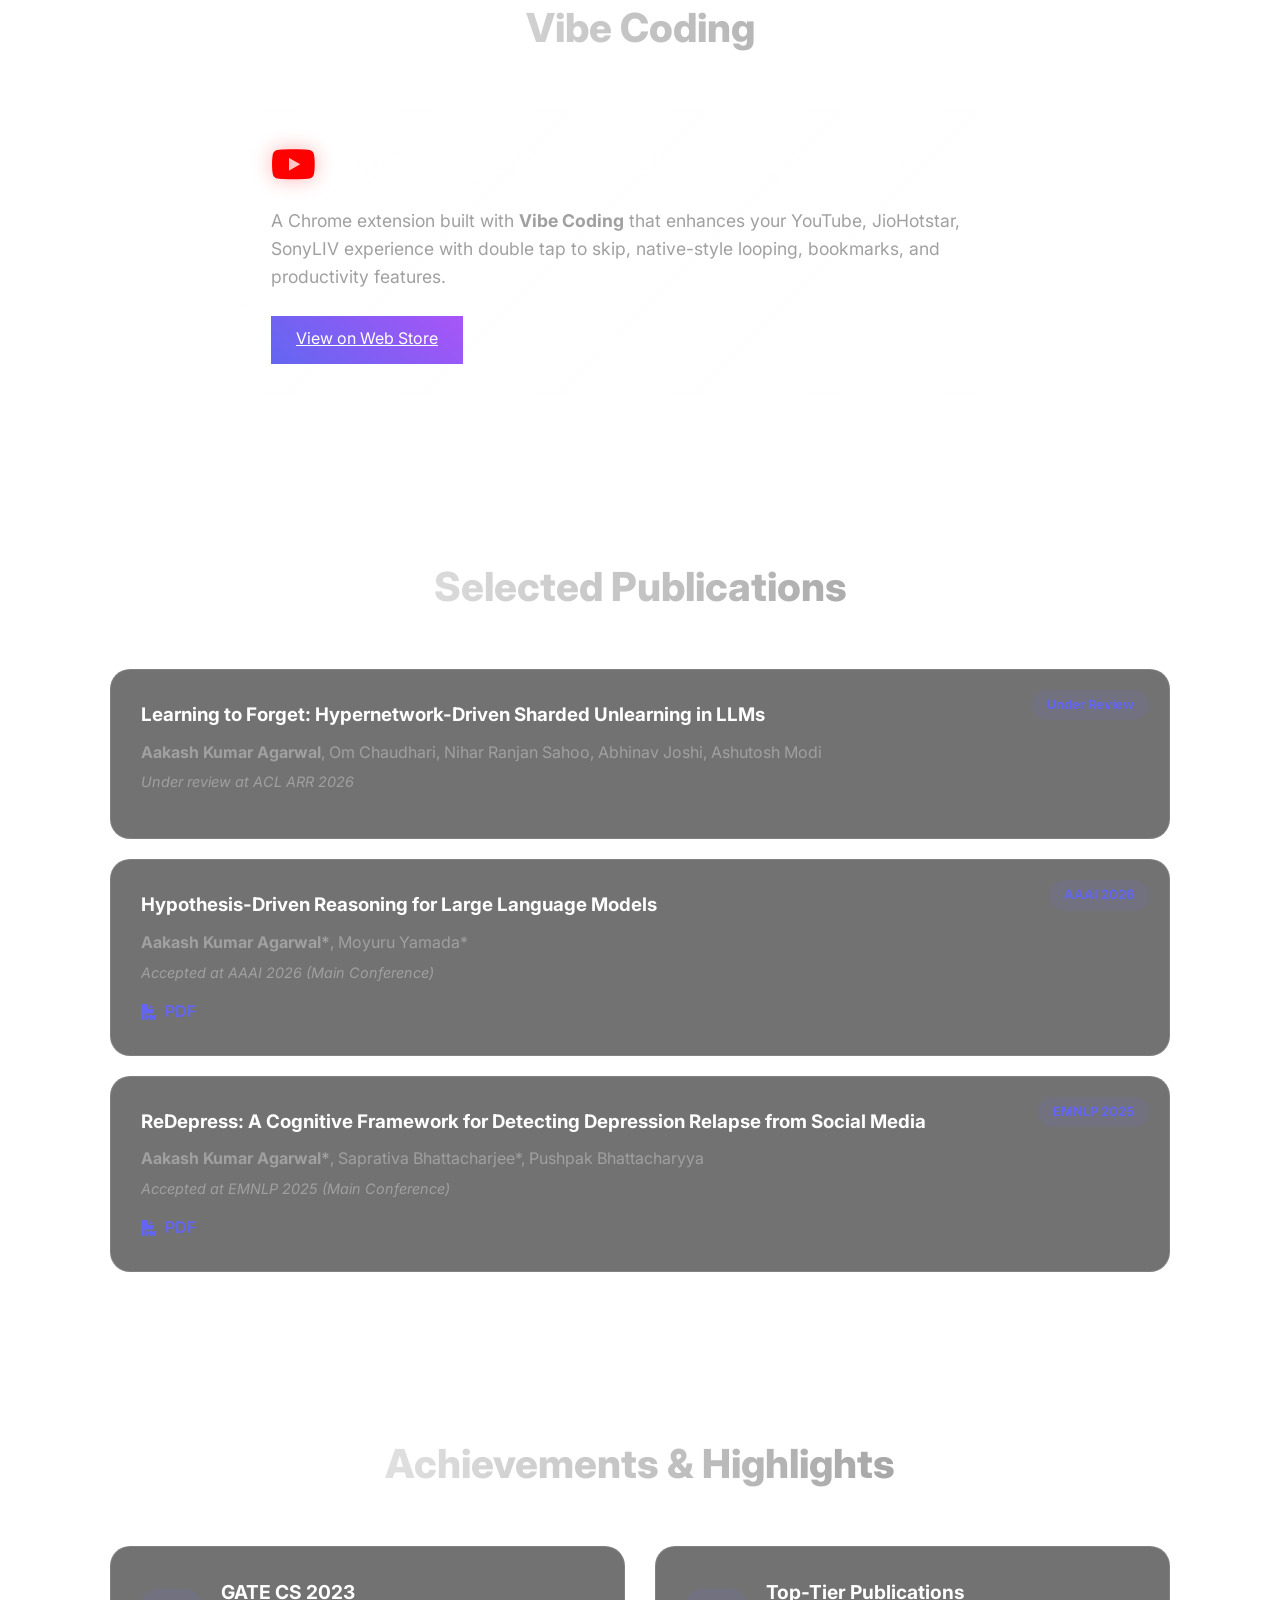
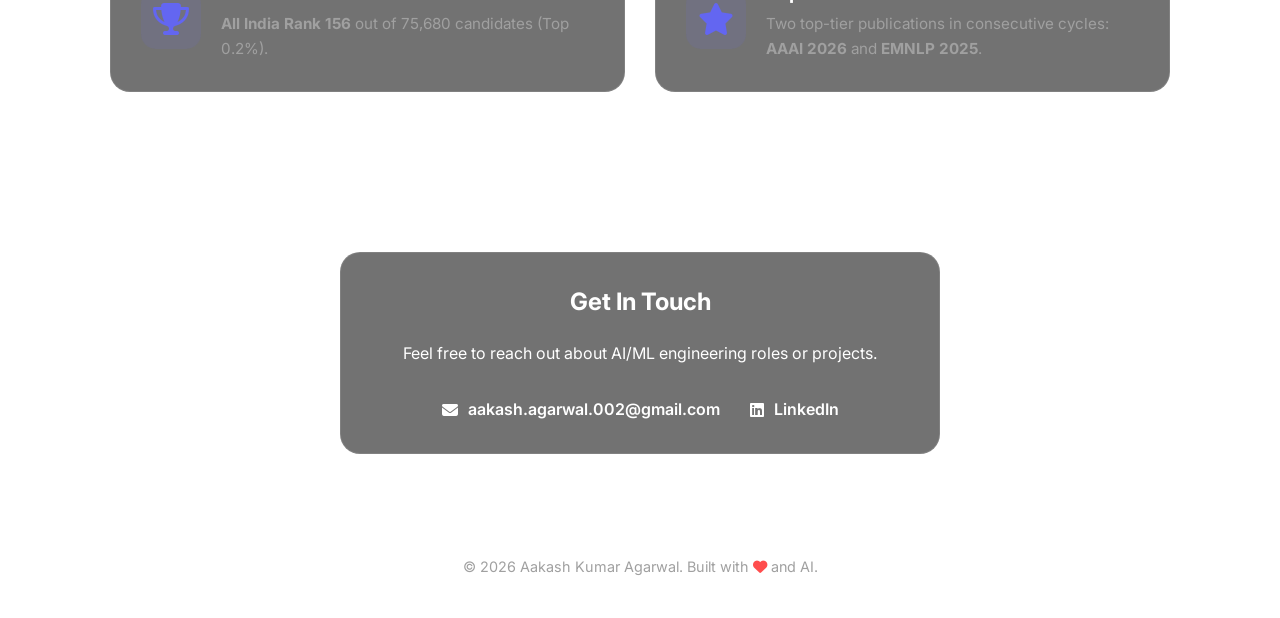
==== commit 885ab2ba: "Shorten hero tagline to role title only Co-Authored-By: Claude Opus 5 (1M context) <noreply@anthropi" ====
--- a/engineer/index.html
+++ b/engineer/index.html
@@ -63,7 +63,7 @@
           </div>
           <h1 class="glitch-text" data-text="Aakash Kumar Agarwal">Aakash Kumar Agarwal</h1>
 
-          <p class="tagline">AI/ML Engineer @ <span class="highlight">IIT Bombay</span></p>
+          <p class="tagline">AI/ML Engineer</p>
 
           <p class="topics">
             LLM Systems • Agentic AI • Fine-tuning &amp; Post-training • Evaluation Pipelines • Data
